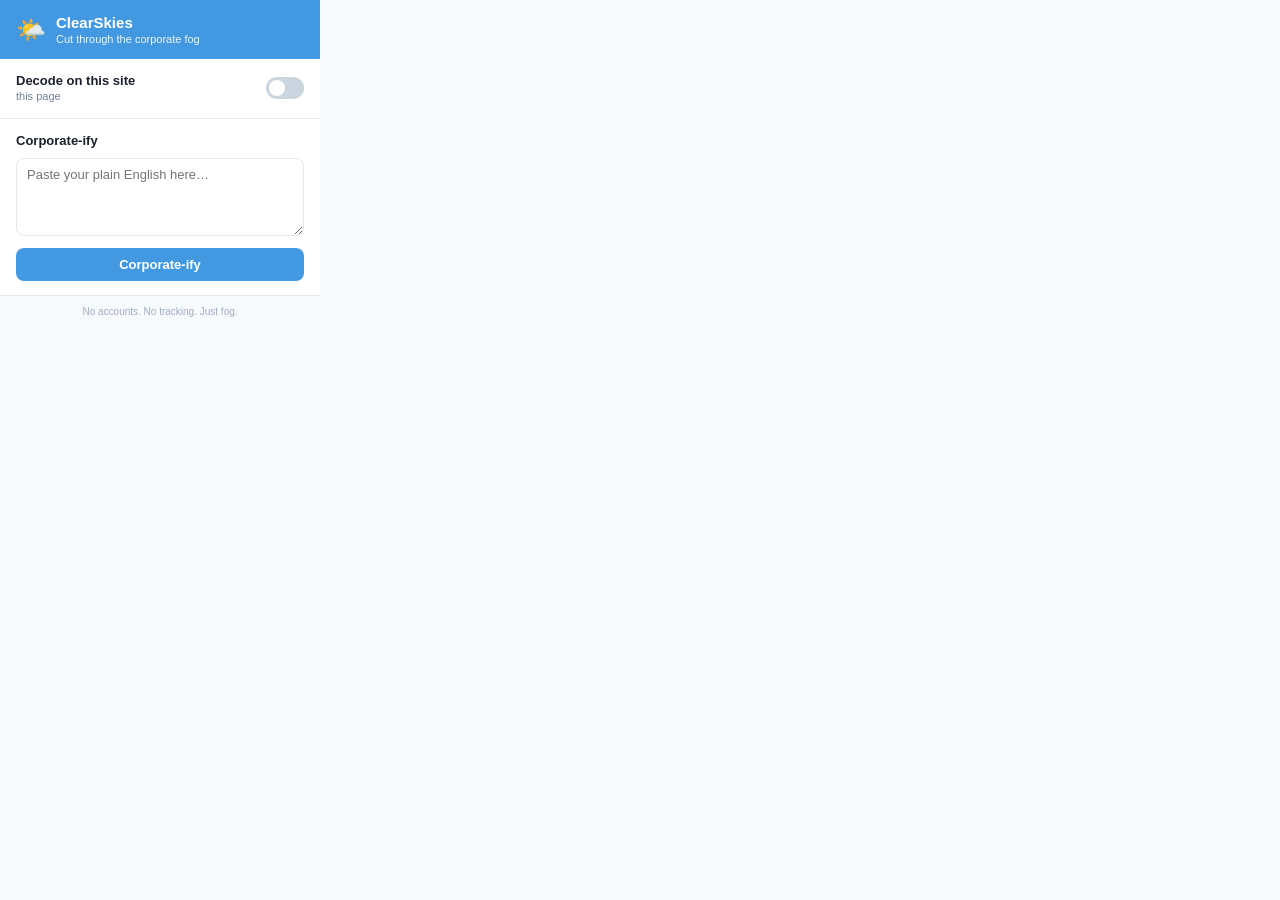
==== popup/popup.html @ 40176c70 "Build ClearSkies v1: Decode mode + Corporate-ify - Manifest V3 extension with content script, popup," ====
<!DOCTYPE html>
<html lang="en">
<head>
  <meta charset="UTF-8" />
  <title>ClearSkies</title>
  <link rel="stylesheet" href="popup.css" />
</head>
<body>
  <header class="header">
    <span class="logo">🌤️</span>
    <div>
      <h1>ClearSkies</h1>
      <p class="tagline">Cut through the corporate fog</p>
    </div>
  </header>

  <section class="section">
    <div class="row">
      <div>
        <div class="row-title">Decode on this site</div>
        <div class="row-sub" id="site-label">this page</div>
      </div>
      <label class="switch">
        <input type="checkbox" id="toggle-decode" />
        <span class="slider"></span>
      </label>
    </div>
    <div class="row-sub" id="jargon-count"></div>
  </section>

  <section class="section">
    <div class="row-title">Corporate-ify</div>
    <textarea id="input-text" placeholder="Paste your plain English here…" rows="4"></textarea>
    <button id="corporateify-btn" class="primary-btn">Corporate-ify</button>

    <div id="output-wrap" class="output-wrap hidden">
      <div id="output-text" class="output-text"></div>
      <button id="copy-btn" class="secondary-btn">Copy</button>
    </div>
  </section>

  <footer class="footer">No accounts. No tracking. Just fog.</footer>

  <script src="../shared/corporateify.js"></script>
  <script src="popup.js"></script>
</body>
</html>
---- popup/popup.css ----
* {
  box-sizing: border-box;
}

body {
  width: 320px;
  margin: 0;
  font-family: -apple-system, BlinkMacSystemFont, "Segoe UI", Roboto, sans-serif;
  color: #1a202c;
  background: #f7fafc;
}

.header {
  display: flex;
  align-items: center;
  gap: 10px;
  padding: 14px 16px;
  background: #4299e1;
  color: #fff;
}

.logo {
  font-size: 24px;
}

.header h1 {
  font-size: 15px;
  margin: 0;
}

.tagline {
  font-size: 11px;
  margin: 2px 0 0;
  opacity: 0.9;
}

.section {
  padding: 14px 16px;
  border-bottom: 1px solid #e2e8f0;
  background: #fff;
}

.row {
  display: flex;
  align-items: center;
  justify-content: space-between;
}

.row-title {
  font-size: 13px;
  font-weight: 600;
}

.row-sub {
  font-size: 11px;
  color: #718096;
  margin-top: 2px;
}

.switch {
  position: relative;
  display: inline-block;
  width: 38px;
  height: 22px;
  flex-shrink: 0;
}

.switch input {
  opacity: 0;
  width: 0;
  height: 0;
}

.slider {
  position: absolute;
  cursor: pointer;
  inset: 0;
  background-color: #cbd5e0;
  transition: 0.2s;
  border-radius: 999px;
}

.slider::before {
  position: absolute;
  content: "";
  height: 16px;
  width: 16px;
  left: 3px;
  bottom: 3px;
  background-color: #fff;
  transition: 0.2s;
  border-radius: 50%;
}

.switch input:checked + .slider {
  background-color: #4299e1;
}

.switch input:checked + .slider::before {
  transform: translateX(16px);
}

textarea {
  width: 100%;
  margin-top: 10px;
  padding: 8px 10px;
  border: 1px solid #e2e8f0;
  border-radius: 8px;
  font-size: 13px;
  font-family: inherit;
  resize: vertical;
}

.primary-btn {
  width: 100%;
  margin-top: 8px;
  padding: 9px;
  background: #4299e1;
  color: #fff;
  border: none;
  border-radius: 8px;
  font-size: 13px;
  font-weight: 600;
  cursor: pointer;
}

.primary-btn:hover {
  background: #3182ce;
}

.secondary-btn {
  padding: 6px 14px;
  background: #edf2f7;
  color: #1a202c;
  border: none;
  border-radius: 6px;
  font-size: 12px;
  font-weight: 600;
  cursor: pointer;
}

.secondary-btn:hover {
  background: #e2e8f0;
}

.output-wrap {
  margin-top: 12px;
}

.output-wrap.hidden {
  display: none;
}

.output-text {
  background: #f7fafc;
  border: 1px solid #e2e8f0;
  border-radius: 8px;
  padding: 10px;
  font-size: 13px;
  line-height: 1.5;
  white-space: pre-wrap;
  margin-bottom: 8px;
}

.footer {
  padding: 10px 16px;
  font-size: 10px;
  color: #a0aec0;
  text-align: center;
}
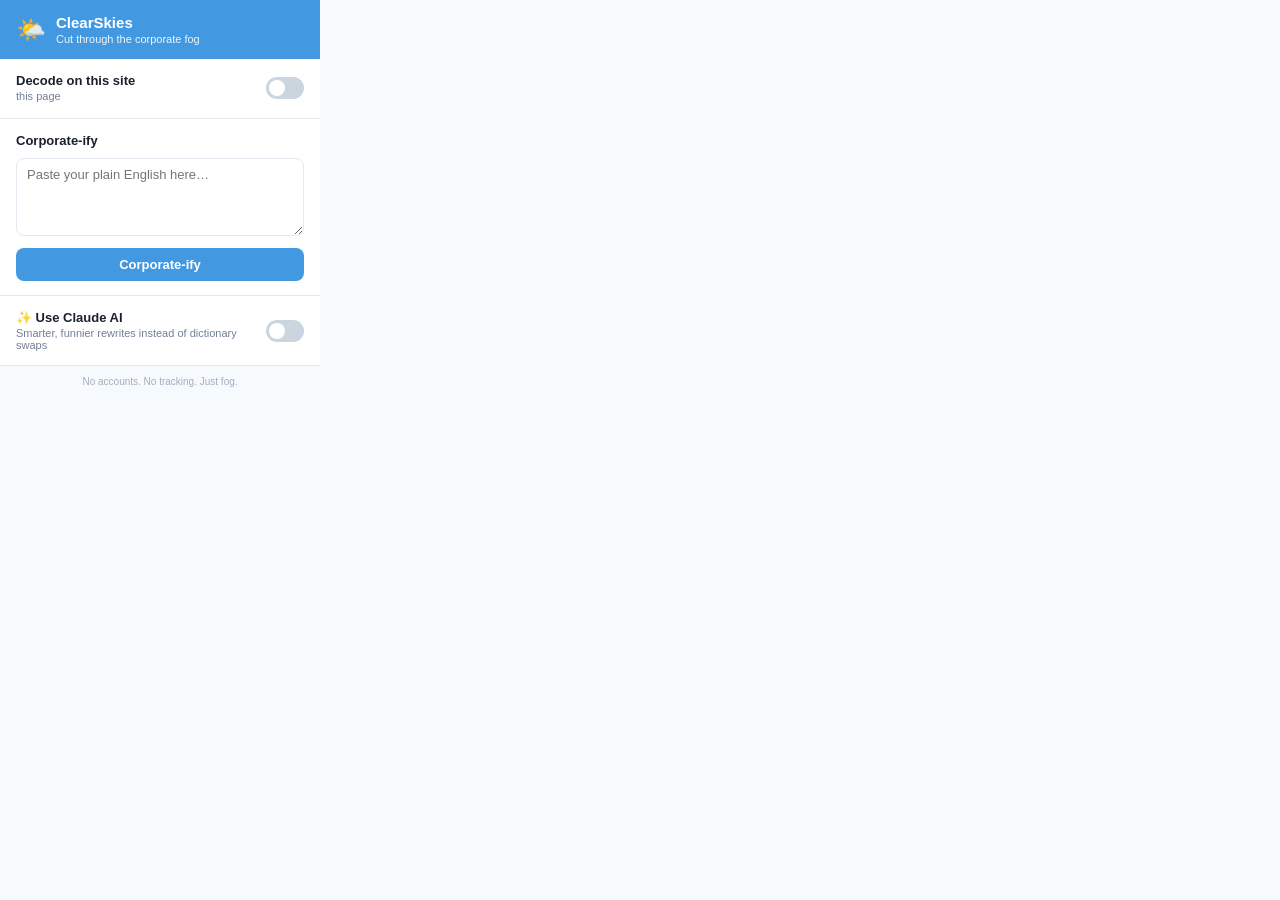
==== commit f38f7b16: "Add LLM-powered Corporate-ify and Chrome Web Store packaging - Corporate-ify can now call the Claude" ====
--- a/popup/popup.html
+++ b/popup/popup.html
@@ -34,14 +34,34 @@
     <button id="corporateify-btn" class="primary-btn">Corporate-ify</button>
 
     <div id="output-wrap" class="output-wrap hidden">
+      <div class="output-label" id="output-label"></div>
       <div id="output-text" class="output-text"></div>
       <button id="copy-btn" class="secondary-btn">Copy</button>
     </div>
   </section>
 
+  <section class="section">
+    <div class="row">
+      <div>
+        <div class="row-title">✨ Use Claude AI</div>
+        <div class="row-sub">Smarter, funnier rewrites instead of dictionary swaps</div>
+      </div>
+      <label class="switch">
+        <input type="checkbox" id="toggle-ai" />
+        <span class="slider"></span>
+      </label>
+    </div>
+    <div id="ai-key-wrap" class="ai-key-wrap hidden">
+      <input type="password" id="ai-key-input" placeholder="sk-ant-..." autocomplete="off" />
+      <p class="row-sub">
+        Stored only on this device and sent directly to Anthropic's API — never through us.
+        Get a key at console.anthropic.com/settings/keys
+      </p>
+    </div>
+  </section>
+
   <footer class="footer">No accounts. No tracking. Just fog.</footer>
 
-  <script src="../shared/corporateify.js"></script>
   <script src="popup.js"></script>
 </body>
 </html>
--- a/popup/popup.css
+++ b/popup/popup.css
@@ -151,6 +151,37 @@
   display: none;
 }
 
+.output-label {
+  font-size: 10px;
+  font-weight: 700;
+  text-transform: uppercase;
+  letter-spacing: 0.04em;
+  color: #4299e1;
+  margin-bottom: 4px;
+}
+
+.ai-key-wrap {
+  margin-top: 10px;
+}
+
+.ai-key-wrap.hidden {
+  display: none;
+}
+
+.ai-key-wrap input {
+  width: 100%;
+  padding: 8px 10px;
+  border: 1px solid #e2e8f0;
+  border-radius: 8px;
+  font-size: 13px;
+  font-family: inherit;
+}
+
+.ai-key-wrap .row-sub {
+  margin-top: 6px;
+  line-height: 1.4;
+}
+
 .output-text {
   background: #f7fafc;
   border: 1px solid #e2e8f0;
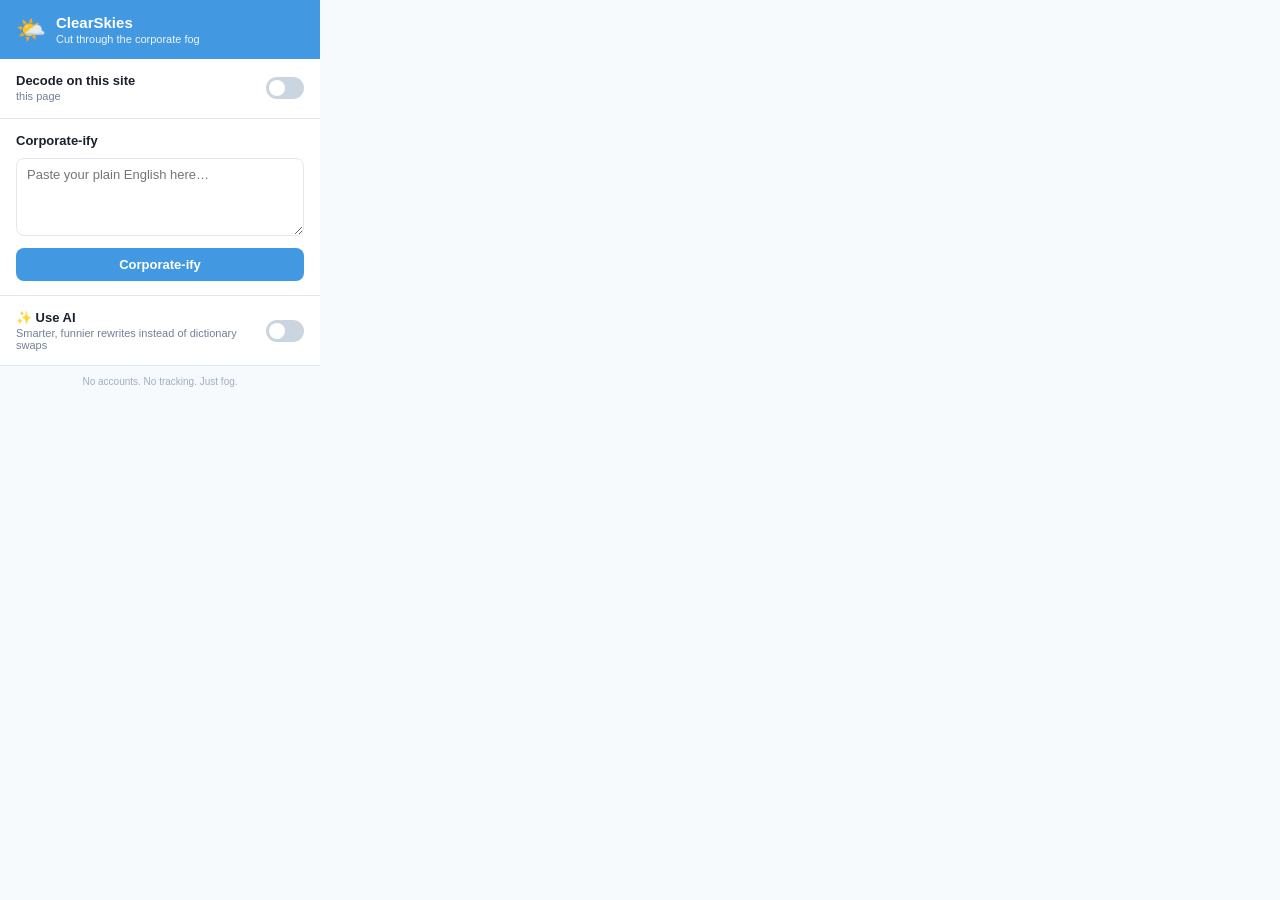
==== commit 72ffe45d: "Add OpenRouter as a second AI provider for Corporate-ify Lets users route Corporate-ify through Open" ====
--- a/popup/popup.html
+++ b/popup/popup.html
@@ -43,7 +43,7 @@
   <section class="section">
     <div class="row">
       <div>
-        <div class="row-title">✨ Use Claude AI</div>
+        <div class="row-title">✨ Use AI</div>
         <div class="row-sub">Smarter, funnier rewrites instead of dictionary swaps</div>
       </div>
       <label class="switch">
@@ -51,12 +51,35 @@
         <span class="slider"></span>
       </label>
     </div>
-    <div id="ai-key-wrap" class="ai-key-wrap hidden">
-      <input type="password" id="ai-key-input" placeholder="sk-ant-..." autocomplete="off" />
-      <p class="row-sub">
-        Stored only on this device and sent directly to Anthropic's API — never through us.
-        Get a key at console.anthropic.com/settings/keys
-      </p>
+
+    <div id="ai-settings" class="ai-settings hidden">
+      <select id="provider-select" class="provider-select">
+        <option value="anthropic">Claude (Anthropic)</option>
+        <option value="openrouter">OpenRouter (open-source models)</option>
+      </select>
+
+      <div id="anthropic-key-wrap" class="ai-key-wrap hidden">
+        <input type="password" id="ai-key-input" placeholder="sk-ant-..." autocomplete="off" />
+        <p class="row-sub">
+          Stored only on this device and sent directly to Anthropic's API — never through us.
+          Get a key at console.anthropic.com/settings/keys
+        </p>
+      </div>
+
+      <div id="openrouter-key-wrap" class="ai-key-wrap hidden">
+        <input type="password" id="openrouter-key-input" placeholder="sk-or-..." autocomplete="off" />
+        <input
+          type="text"
+          id="openrouter-model-input"
+          placeholder="meta-llama/llama-3.3-70b-instruct"
+          autocomplete="off"
+        />
+        <p class="row-sub">
+          Stored only on this device and sent directly to OpenRouter's API — never through us.
+          Get a key at openrouter.ai/keys, and pick any model slug from openrouter.ai/models
+          (defaults to Llama 3.3 70B if left blank).
+        </p>
+      </div>
     </div>
   </section>
 
--- a/popup/popup.css
+++ b/popup/popup.css
@@ -160,6 +160,25 @@
   margin-bottom: 4px;
 }
 
+.ai-settings {
+  margin-top: 10px;
+}
+
+.ai-settings.hidden {
+  display: none;
+}
+
+.provider-select {
+  width: 100%;
+  padding: 8px 10px;
+  border: 1px solid #e2e8f0;
+  border-radius: 8px;
+  font-size: 13px;
+  font-family: inherit;
+  background: #fff;
+  color: #1a202c;
+}
+
 .ai-key-wrap {
   margin-top: 10px;
 }
@@ -175,6 +194,7 @@
   border-radius: 8px;
   font-size: 13px;
   font-family: inherit;
+  margin-bottom: 6px;
 }
 
 .ai-key-wrap .row-sub {
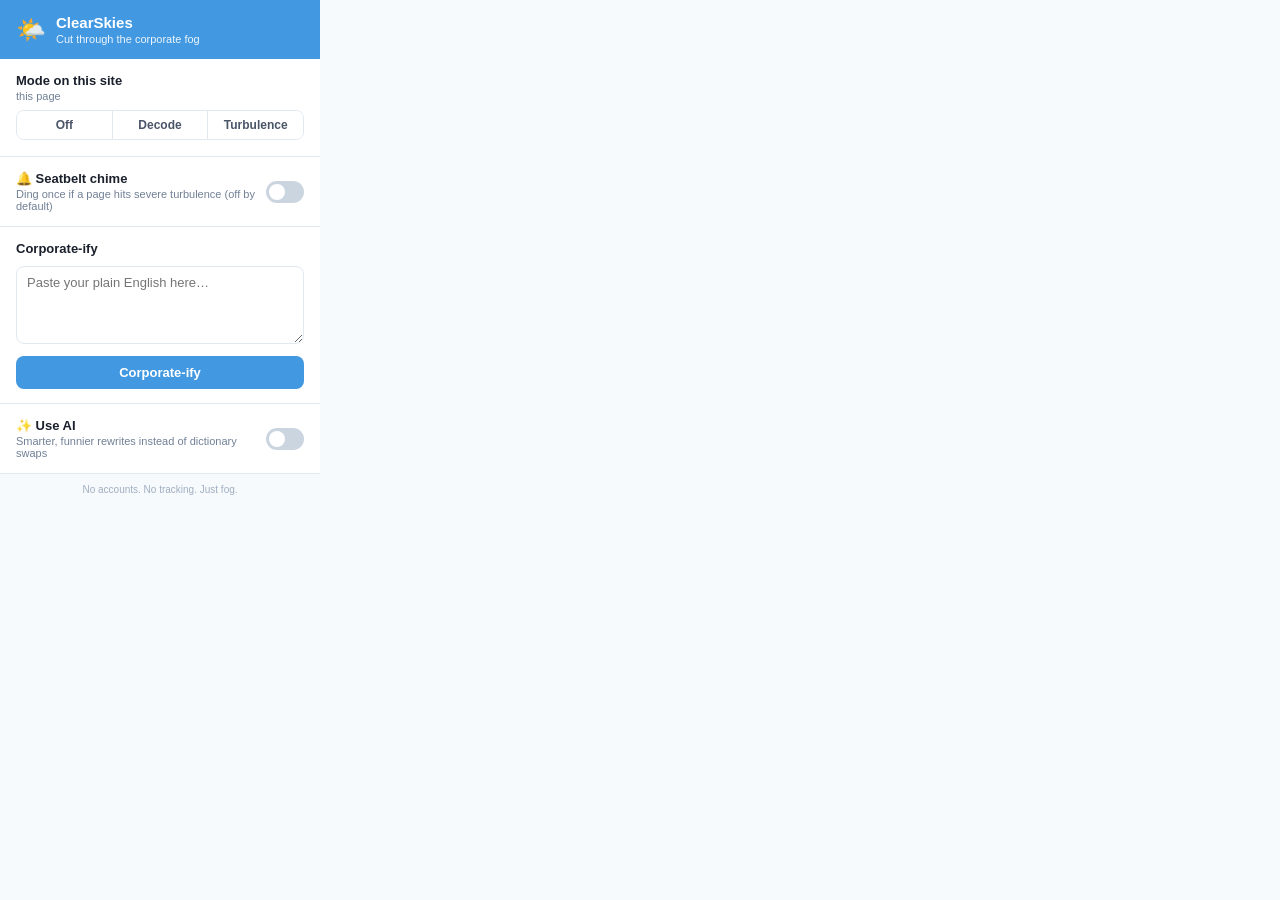
==== commit 822bb503: "Add Turbulence mode Third mode from the PRD: same detection engine as Decode, different renderer. Ja" ====
--- a/popup/popup.html
+++ b/popup/popup.html
@@ -15,17 +15,27 @@
   </header>
 
   <section class="section">
+    <div class="row-title">Mode on this site</div>
+    <div class="row-sub" id="site-label">this page</div>
+    <div class="mode-switch" id="mode-switch" role="radiogroup">
+      <button type="button" class="mode-btn" data-mode="off">Off</button>
+      <button type="button" class="mode-btn" data-mode="decode">Decode</button>
+      <button type="button" class="mode-btn" data-mode="turbulence">Turbulence</button>
+    </div>
+    <div class="row-sub" id="jargon-count"></div>
+  </section>
+
+  <section class="section">
     <div class="row">
       <div>
-        <div class="row-title">Decode on this site</div>
-        <div class="row-sub" id="site-label">this page</div>
+        <div class="row-title">🔔 Seatbelt chime</div>
+        <div class="row-sub">Ding once if a page hits severe turbulence (off by default)</div>
       </div>
       <label class="switch">
-        <input type="checkbox" id="toggle-decode" />
+        <input type="checkbox" id="toggle-chime" />
         <span class="slider"></span>
       </label>
     </div>
-    <div class="row-sub" id="jargon-count"></div>
   </section>
 
   <section class="section">
@@ -56,6 +66,8 @@
       <select id="provider-select" class="provider-select">
         <option value="anthropic">Claude (Anthropic)</option>
         <option value="openrouter">OpenRouter (open-source models)</option>
+        <option value="openai">OpenAI</option>
+        <option value="gemini">Gemini (Google)</option>
       </select>
 
       <div id="anthropic-key-wrap" class="ai-key-wrap hidden">
@@ -80,6 +92,24 @@
           (defaults to Llama 3.3 70B if left blank).
         </p>
       </div>
+
+      <div id="openai-key-wrap" class="ai-key-wrap hidden">
+        <input type="password" id="openai-key-input" placeholder="sk-..." autocomplete="off" />
+        <input type="text" id="openai-model-input" placeholder="gpt-4o-mini" autocomplete="off" />
+        <p class="row-sub">
+          Stored only on this device and sent directly to OpenAI's API — never through us.
+          Get a key at platform.openai.com/api-keys (defaults to gpt-4o-mini if left blank).
+        </p>
+      </div>
+
+      <div id="gemini-key-wrap" class="ai-key-wrap hidden">
+        <input type="password" id="gemini-key-input" placeholder="AIza..." autocomplete="off" />
+        <input type="text" id="gemini-model-input" placeholder="gemini-2.0-flash" autocomplete="off" />
+        <p class="row-sub">
+          Stored only on this device and sent directly to Google's Gemini API — never through us.
+          Get a key at aistudio.google.com/apikey (defaults to gemini-2.0-flash if left blank).
+        </p>
+      </div>
     </div>
   </section>
 
--- a/popup/popup.css
+++ b/popup/popup.css
@@ -55,6 +55,40 @@
   font-size: 11px;
   color: #718096;
   margin-top: 2px;
+}
+
+.mode-switch {
+  display: flex;
+  margin-top: 8px;
+  border: 1px solid #e2e8f0;
+  border-radius: 8px;
+  overflow: hidden;
+}
+
+.mode-btn {
+  flex: 1;
+  padding: 7px 4px;
+  border: none;
+  background: #fff;
+  color: #4a5568;
+  font-size: 12px;
+  font-weight: 600;
+  font-family: inherit;
+  cursor: pointer;
+  border-right: 1px solid #e2e8f0;
+}
+
+.mode-btn:last-child {
+  border-right: none;
+}
+
+.mode-btn:hover {
+  background: #f7fafc;
+}
+
+.mode-btn.active {
+  background: #4299e1;
+  color: #fff;
 }
 
 .switch {
